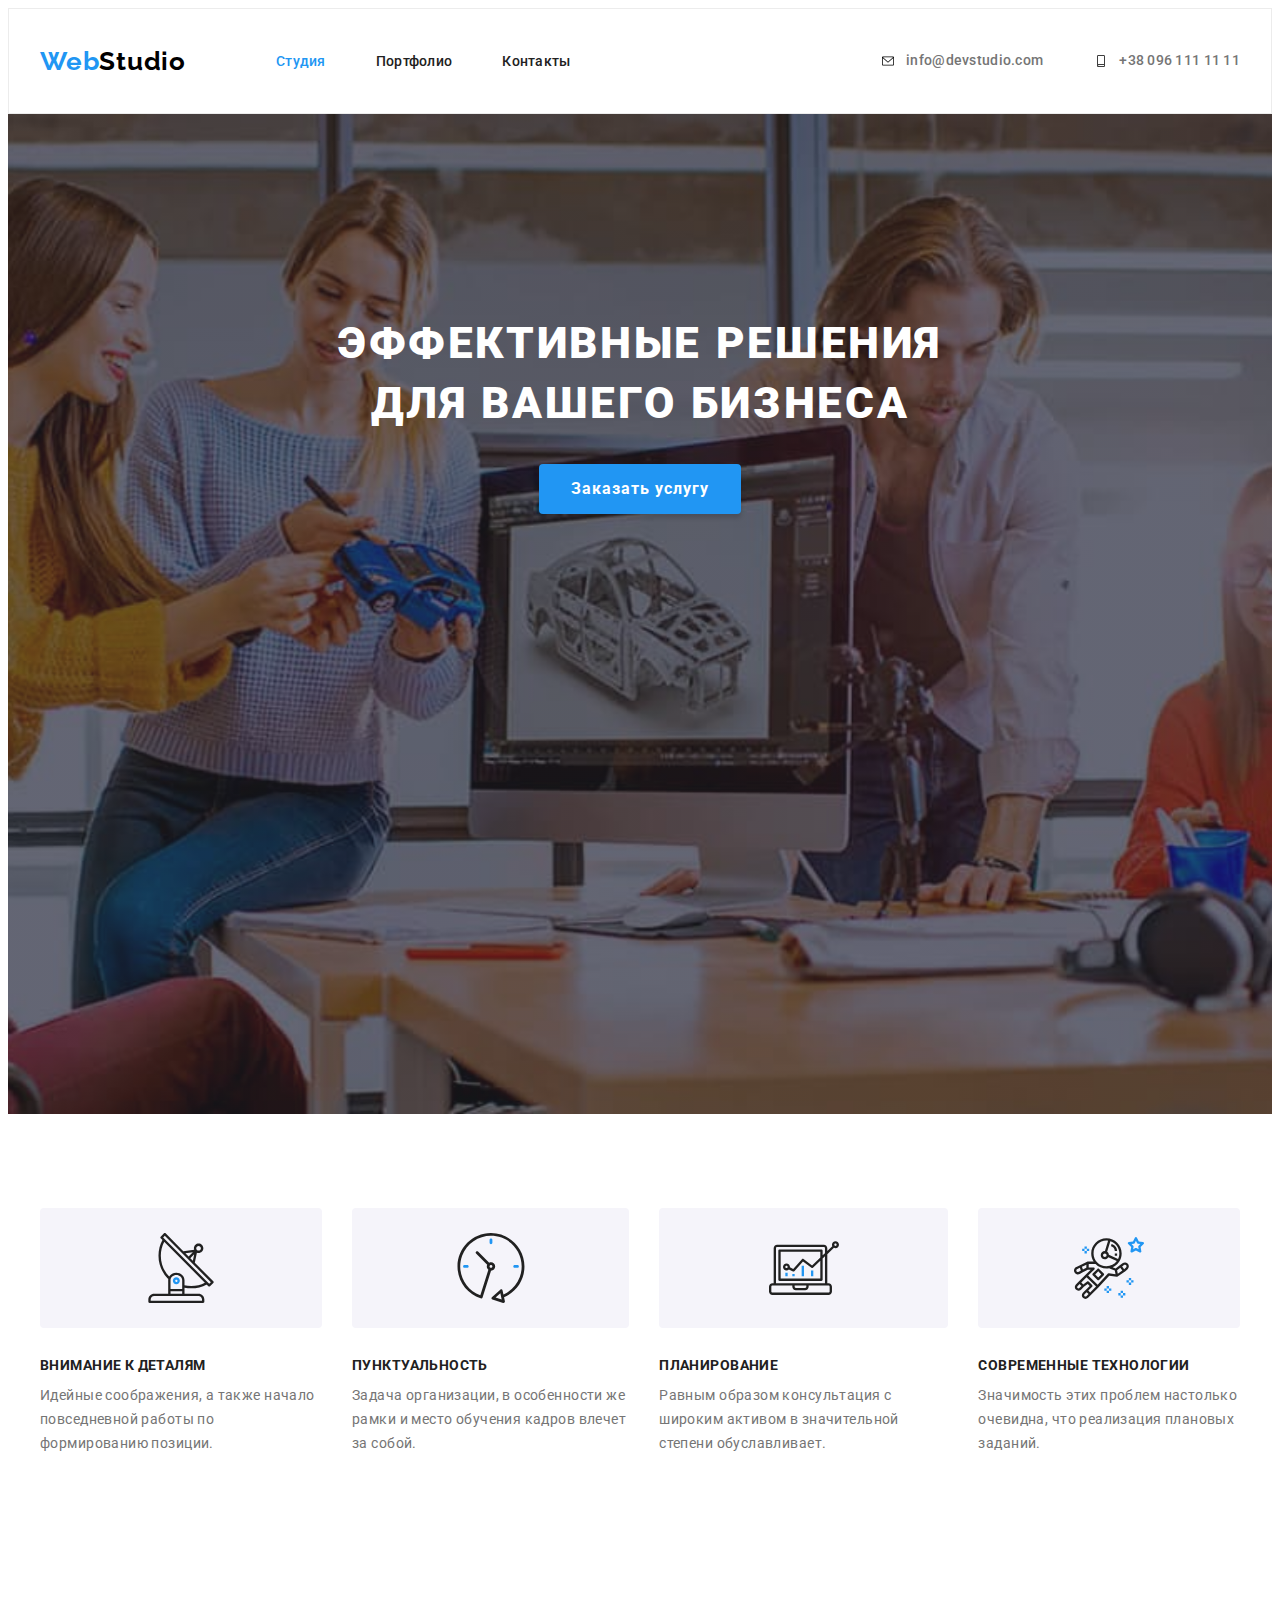
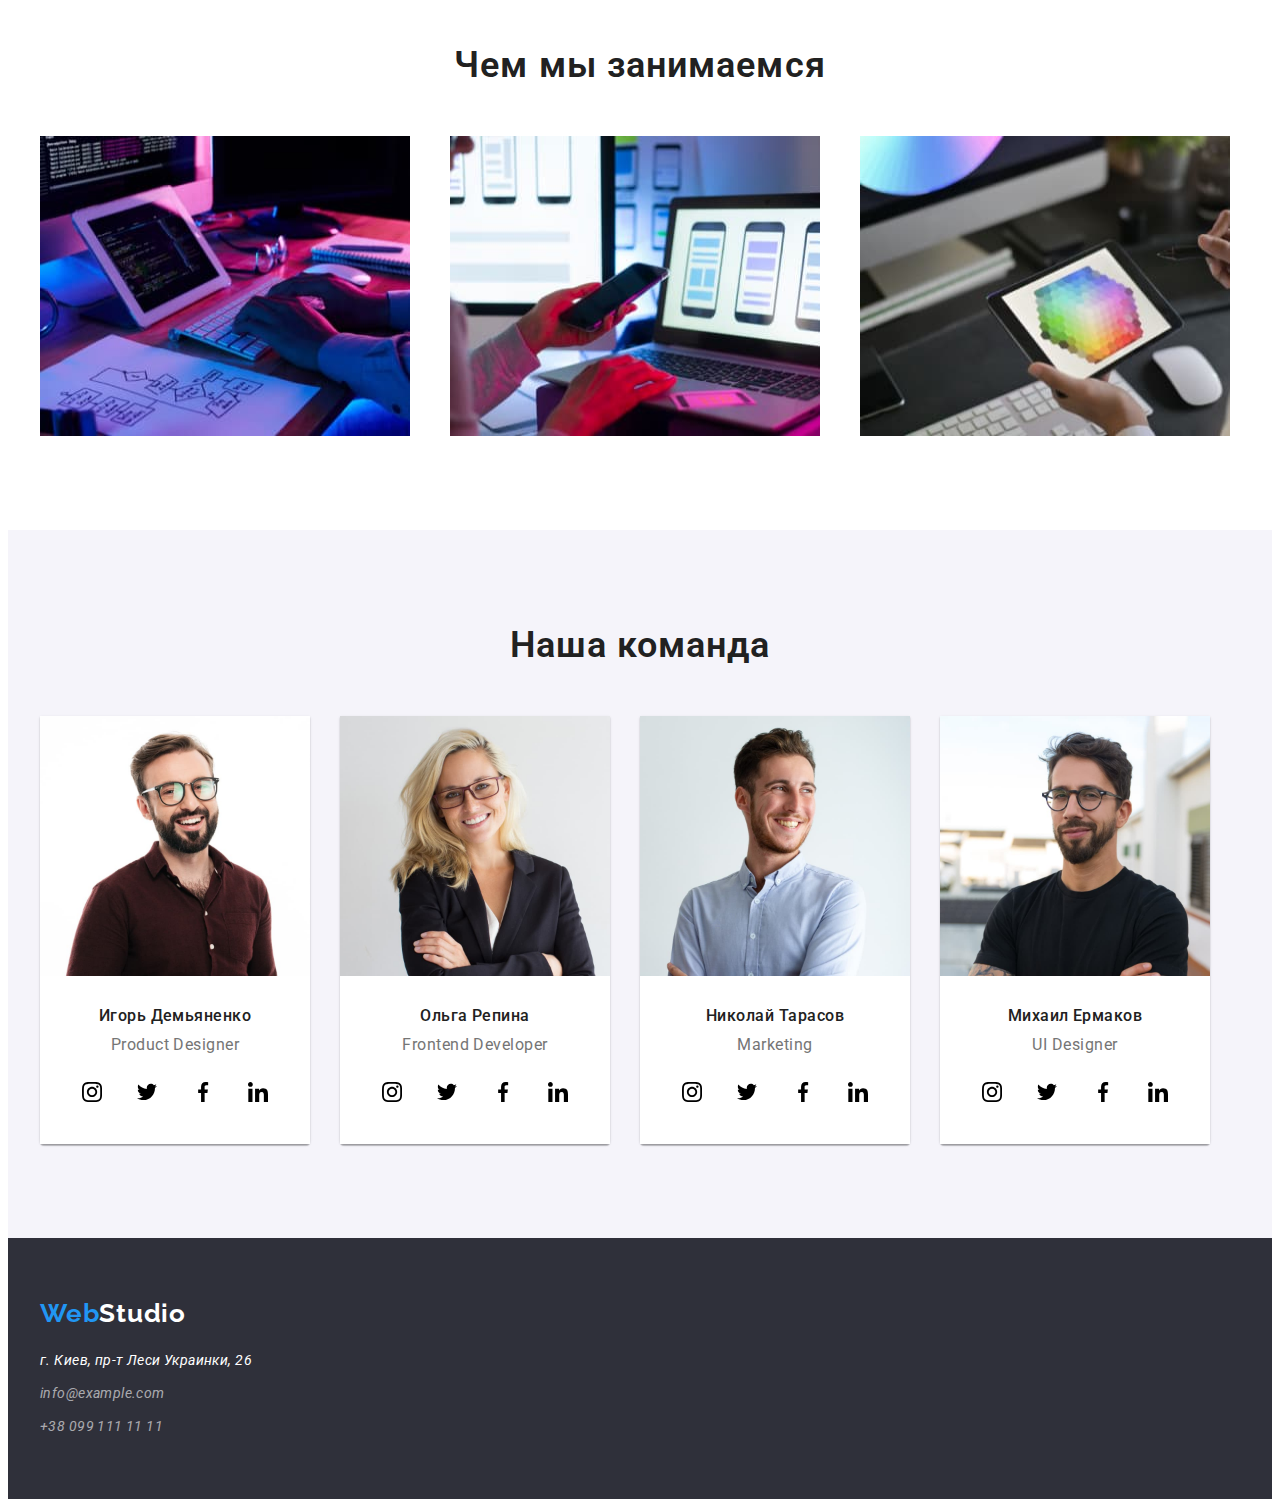
==== index.html @ 697071ee "делает оформление секций: headr, hero, edvanteges, team" ====
<!DOCTYPE html>
<html lang="ru">

<head>
    <meta charset="UTF-8" />
    <meta http-equiv="X-UA-Compatible" content="IE=edge" />
    <meta name="viewport" content="width=device-width, initial-scale=1.0" />
    <title>HW 1</title>
    <link rel="preconnect" href="https://fonts.gstatic.com" />
    <link
        href="https://fonts.googleapis.com/css2?family=Raleway:wght@700&family=Roboto:wght@400;500;700;900&display=swap"
        rel="stylesheet" />
    <link rel="stylesheet" href="https://cdnjs.cloudflare.com/ajax/libs/modern-normalize/1.1.0/modern-normalize.min.css"
        integrity="sha512-wpPYUAdjBVSE4KJnH1VR1HeZfpl1ub8YT/NKx4PuQ5NmX2tKuGu6U/JRp5y+Y8XG2tV+wKQpNHVUX03MfMFn9Q=="
        crossorigin="anonymous" referrerpolicy="no-referrer" />
    <link rel="stylesheet" href="./css/styles.css" />
</head>

<body class="body">
    <header class="header">
        <div class="container header-container">
            <nav class="navigation">
                <a href="./index.html" lang="en" class="logo link">Web<span class="logo-header">Studio</span></a>

                <ul class="nav-menu list">
                    <li class="menu-item">
                        <a class="menu-link link current" href="./index.html">Студия</a>
                    </li>
                    <li class="menu-item">
                        <a class="menu-link link" href="./portfolio.html">Портфолио</a>
                    </li>
                    <li class="menu-item"><a class="menu-link link" href="#">Контакты</a></li>
                </ul>
            </nav>
            <ul class="connect-header list">
                <li class="connect-item">
                    <a class="connect-link link" href="mailto:info@devstudio.com">
                        <svg class="connect-link-icon">
                            <use href="./images/sprite.svg#email"></use>
                        </svg>
                        info@devstudio.com
                    </a>
                </li>
                <li class="connect-item">
                    <a class="connect-link link" href="tel:+380961111111">
                        <svg class="connect-link-icon">
                            <use href="./images/sprite.svg#smartphone"></use>
                        </svg>
                        +38 096 111 11 11
                    </a>
                </li>
            </ul>
        </div>
    </header>


    <main>
        <!--HERO Банер-->
        <section class="hero">
            <div class="container">
                <h1 class="hero-titel">
                    Эффективные решения<br />
                    для вашего бизнеса
                </h1>
                <button class="hero-btn" type="button">Заказать услугу</button>
            </div>
        </section>


        <!--Преимущества - edvantages-->

        <section class="edvantages section">
            <div class="container">
                <!--h2 "Преимущества" скрыт стилями-->
                <h2 class="visualy-hidden">Преимущества</h2>
                <ul class="edvantages-list list">
                    <li class="edvantages-item">
                        <div class="edvantages-icon-conteiner">
                            <svg class="edvantages-icon" width="70" height="70">
                                <use href="./images/sprite.svg#antenna"></use>
                            </svg>
                        </div>
                        <h3 class="edvantages-title">Внимание к деталям</h3>
                        <p class="edvantages-description">
                            Идейные соображения, а также начало повседневной работы по
                             формированию позиции.
                        </p>
                       
                    </li>
                    <li class="edvantages-item">
                        <div class="edvantages-icon-conteiner">
                            <svg class="edvantages-icon" width="70" height="70">
                                <use href="./images/sprite.svg#clock"></use>
                            </svg>
                        </div>
                        <h3 class="edvantages-title">Пунктуальность</h3>
                        <p class="edvantages-description">
                            Задача организации, в особенности же рамки и место обучения кадров
                            влечет за собой.
                        </p>
                    </li>
                    <li class="edvantages-item">
                        <div class="edvantages-icon-conteiner">
                            <svg class="edvantages-icon" width="70" height="70">
                                <use href="./images/sprite.svg#diagram"></use>
                            </svg>
                        </div>
                        <h3 class="edvantages-title">Планирование</h3>
                        <p class="edvantages-description">
                            Равным образом консультация с широким активом в значительной
                            степени обуславливает.
                        </p>
                    </li>
                    <li class="edvantages-item">
                        <div class="edvantages-icon-conteiner">
                            <svg class="edvantages-icon" width="70" height="70">
                                <use href="./images/sprite.svg#astronaut"></use>
                            </svg>
                        </div>
                        <h3 class="edvantages-title">Современные технологии</h3>
                        <p class="edvantages-description">
                            Значимость этих проблем настолько очевидна, что реализация
                            плановых заданий.
                        </p>
                    </li>
                </ul>
            </div>
        </section>


        <!--benefits-Чем мы занимаемся-->

        <section class="benefits section">
            <div class="container">
                <h2 class="benefits-title">Чем мы занимаемся</h2>
                <ul class="benefits-list list">
                    <li class="benefits-item">
                        <img class="benefits-img" src="./images/exampleofwork/workcode.jpg"
                            alt="Написание програмного кода" width="370" height="300" />
                    </li>
                    <li class="benefits-item">
                        <img class="benefits-img" src="./images/exampleofwork/workmobile.jpg"
                            alt="Создание мобильных приложений" width="370" height="300" />
                    </li>
                    <li class="benefits-item">
                        <img class="benefits-img" src="./images/exampleofwork/workdesign.jpg" alt="Дизайн" width="370"
                            height="300" />
                    </li>
                </ul>
            </div>
        </section>

        <!--Наша команда-->
        <section class="team section">
            <div class="container">
                <h2 class="team-title">Наша команда</h2>
                <ul class="team-list list">
                    <li class="team-item">
                        <img class="team-img" src="./images/team/productdesigner.jpg" alt="фото члена команды"
                            width="270" height="260" />
                        <div class="team-card">
                            <h3 class="team-name">Игорь Демьяненко</h3>
                            <p class="team-profession" lang="en">Product Designer</p>
                            <ul  class="team-social-list list">
                                <li class="team-social-item">
                                    <a class="team-social-link" href="#">
                                        <svg class="team-social-icon" width="20" height="20">
                                            <use href="./images/sprite.svg#instagram"></use>
                                        </svg>
                                    </a>
                                </li>
                                <li class="team-social-item">
                                    <a class="team-social-link" href="#">
                                        <svg class="team-social-icon" width="20" height="20">
                                            <use href="./images/sprite.svg#twitter"></use>
                                        </svg>
                                    </a>
                                </li>
                                <li class="team-social-item">
                                    <a class="team-social-link" href="#">
                                        <svg class="team-social-icon" width="20" height="20">
                                            <use href="./images/sprite.svg#facebook"></use>
                                        </svg>
                                    </a>
                                </li>
                                <li class="team-social-item">
                                    <a class="team-social-link" href="#">
                                        <svg class="team-social-icon" width="20" height="20">
                                            <use href="./images/sprite.svg#linkedin"></use>
                                        </svg>
                                    </a>
                                </li>
                            </ul>
                        </div>
                    </li>
                    <li class="team-item">
                        <img class="team-img" src="./images/team/frontentdeveloper.jpg" alt="фото члена команды"
                            width="270" height="260" />
                        <div class="team-card">
                            <h3 class="team-name">Ольга Репина</h3>
                            <p class="team-profession" lang="en">Frontend Developer</p>
                            <ul class="team-social-list list">
                                <li class="team-social-item">
                                    <a class="team-social-link" href="#">
                                        <svg class="team-social-icon" width="20" height="20">
                                            <use href="./images/sprite.svg#instagram"></use>
                                        </svg>
                                    </a>
                                </li>
                                <li class="team-social-item">
                                    <a class="team-social-link" href="#">
                                        <svg class="team-social-icon" width="20" height="20">
                                            <use href="./images/sprite.svg#twitter"></use>
                                        </svg>
                                    </a>
                                </li>
                                <li class="team-social-item">
                                    <a class="team-social-link" href="#">
                                        <svg class="team-social-icon" width="20" height="20">
                                            <use href="./images/sprite.svg#facebook"></use>
                                        </svg>
                                    </a>
                                </li>
                                <li class="team-social-item">
                                    <a class="team-social-link" href="#">
                                        <svg class="team-social-icon" width="20" height="20">
                                            <use href="./images/sprite.svg#linkedin"></use>
                                        </svg>
                                    </a>
                                </li>
                            </ul>
                        </div>
                    </li>
                    <li class="team-item">
                        <img class="team-img" src="./images/team/marketing.jpg" alt="фото члена команды" width="270"
                            height="260" />
                        <div class="team-card">
                            <h3 class="team-name">Николай Тарасов</h3>
                            <p class="team-profession" lang="en">Marketing</p>
                            <ul class="team-social-list list">
                                <li class="team-social-item">
                                    <a class="team-social-link" href="#">
                                        <svg class="team-social-icon" width="20" height="20">
                                            <use href="./images/sprite.svg#instagram"></use>
                                        </svg>
                                    </a>
                                </li>
                                <li class="team-social-item">
                                    <a class="team-social-link" href="#">
                                        <svg class="team-social-icon" width="20" height="20">
                                            <use href="./images/sprite.svg#twitter"></use>
                                        </svg>
                                    </a>
                                </li>
                                <li class="team-social-item">
                                    <a class="team-social-link" href="#">
                                        <svg class="team-social-icon" width="20" height="20">
                                            <use href="./images/sprite.svg#facebook"></use>
                                        </svg>
                                    </a>
                                </li>
                                <li class="team-social-item">
                                    <a class="team-social-link" href="#">
                                        <svg class="team-social-icon" width="20" height="20">
                                            <use href="./images/sprite.svg#linkedin"></use>
                                        </svg>
                                    </a>
                                </li>
                            </ul>
                        </div>
                    </li>
                    <li class="team-item">
                        <img src="./images/team/uidesigner.jpg" alt="фото члена команды" width="270" height="260" />
                        <div class="team-card">
                            <h3 class="team-name">Михаил Ермаков</h3>
                            <p class="team-profession" lang="rn">UI Designer</p>
                            <ul class="team-social-list list">
                                <li class="team-social-item">
                                    <a class="team-social-link" href="#">
                                        <svg class="team-social-icon" width="20" height="20">
                                            <use href="./images/sprite.svg#instagram"></use>
                                        </svg>
                                    </a>
                                </li>
                                <li class="team-social-item">
                                    <a class="team-social-link" href="#">
                                        <svg class="team-social-icon" width="20" height="20">
                                            <use href="./images/sprite.svg#twitter"></use>
                                        </svg>
                                    </a>
                                </li>
                                <li class="team-social-item">
                                    <a class="team-social-link" href="#">
                                        <svg class="team-social-icon" width="20" height="20">
                                            <use href="./images/sprite.svg#facebook"></use>
                                        </svg>
                                    </a>
                                </li>
                                <li class="team-social-item">
                                    <a class="team-social-link" href="#">
                                        <svg class="team-social-icon" width="20" height="20">
                                            <use href="./images/sprite.svg#linkedin"></use>
                                        </svg>
                                    </a>
                                </li>
                            </ul>
                        </div>
                    </li>

                </ul>
            </div>
        </section>
    </main>

    <footer class="footer">
        <div class="container">
            <a href="./index.html" lang="en" class="logo link">Web<span class="logo-footer">Studio</span></a>

            <address class="footer-address">
                <a class="footer-address-map link" href="https://goo.gl/maps/kzcwZxw4ZGiegETZ7" target="_blank"
                    rel="noopener noreferrer">г. Киев, пр-т Леси Украинки, 26</a>

                <ul class=" list">
                    <li class="footer-list">
                        <a class="footer-address-mail link" href="mailto:info@example.com">info@example.com</a>
                    </li>
                    <li class="footer-list">
                        <a class="footer-address-tell link" href="tel:+380991111111">+38 099 111 11 11</a>
                    </li>
                </ul>
            </address>
        </div>
    </footer>
</body>

</html>
---- css/styles.css ----
:root {
  --accent-color: #2196f3;
  --primary-white-color: #ffffff;
  --title-text-color: #212121;
  --primary-text-color: #757575;
  --primary-black-color: #000000;
  --background-color-light: #f5f4fa;
}

h1,
h2,
h3,
h4,
h5,
h6,
p {
  margin-top: 0;
  margin-bottom: 0;
}

img {
  display: block;
  max-width: 100%;
}

.list {
  margin-top: 0;
  margin-bottom: 0;
  padding-left: 0%;
  list-style: none;
}

.link {
  text-decoration: none;
}
/*=============================*/
/*==========Container=========*/
.container {
  width: 1200px;
  padding-left: 15px;
  padding-right: 15px;
  margin: 0 auto;
}
/*==========Section===========*/
.section {
  padding-top: 94px;
  padding-bottom: 94px;
}
/*==============================*/
/*========hidden================*/
.visualy-hidden {
  position: absolute;
  clip: rect(0 0 0 0);
  width: 1px;
  height: 1px;
  margin: -1px;
}
/*====end==hidden===============*/
/* ===========header==========*/
.body {
  color: var(--primary-text-color);
  background-color: var(--primary-white-color);
  font-family: "Roboto", sans-serif;
}
/*==Logo==*/
.logo {
  margin-right: 90px;

  font-family: "Raleway", sans-serif;
  font-weight: bold;
  font-size: 26px;
  line-height: 1.19;
  letter-spacing: 0.03em;
  color: var(--accent-color);
}
.logo-header {
  color: var(--primary-black-color);
}
.logo-footer {
  color: var(--primary-white-color);
}
/*=END= Logo=*/
.header {
  padding-top: 24px;
  padding-bottom: 24px;
  border: 1px solid #ececec;
}
.header-container {
  display: flex;
  align-items: center;
  justify-content: space-between;
}

.navigation {
  display: flex;
  align-items: center;
}

.nav-menu {
  display: flex;
  align-items: center;
}

.menu-item:not(:last-child) {
  margin-right: 50px;
}
.menu-link {
  padding-top: 20px;
  padding-bottom: 20px; /*для увеличения площади кликабельности*/
  font-weight: 500;
  font-size: 14px;
  line-height: 1.14;
  letter-spacing: 0.02em;

  color: var(--title-text-color);
}

.menu-link:hover,
.menu-link:focus {
  color: var(--accent-color);
}
.menu-link.current {
  color: var(--accent-color);
}

.connect-header {
  display: flex;
  align-items: center;
}

.connect-item:not(:last-child) {
  margin-right: 50px;
}

.connect-link {
  display: flex;
  align-items: center;
  padding-top: 20px;
  padding-bottom: 20px; /*для увеличения площади кликабельности*/
  font-weight: 500;
  font-size: 14px;
  line-height: 1.14;
  letter-spacing: 0.02em;
  color: var(--primary-text-color);
}

.connect-link:hover,
.connect-link:focus {
  color: var(--accent-color);
  fill: var(--accent-color);
}

.connect-link-icon {
  /* fill: #757575;*/
  width: 16px;
  height: 12px;
  margin-right: 10px;
}
/* ===========END=== header==========*/

/*=============hero============*/
.hero {
  background-color: #2f303a;
  background-image: linear-gradient(
      rgba(47, 48, 58, 0.4),
      rgba(47, 48, 58, 0.4)
    ),
    url(../images/hero.jpg);
  background-size: cover;
  background-repeat: no-repeat;
  background-position: center;
  max-width: 1600px;
  min-height: 600px;
  margin: 0 auto;
  text-align: center;
  padding-top: 200px;
  padding-bottom: 200px;
}
.hero-titel {
  font-weight: 900;
  font-size: 44px;
  line-height: 1.36;
  text-align: center;
  letter-spacing: 0.06em;
  text-transform: uppercase;

  color: var(--primary-white-color);
  margin-bottom: 30px;
}
.hero-btn {
  padding: 10px 32px;
  box-shadow: 0px 4px 4px rgba(0, 0, 0, 0.15);
  border-radius: 4px;
  border: none;

  font-family: inherit;
  font-weight: bold;
  font-size: 16px;
  line-height: 1.88;
  letter-spacing: 0.06em;

  color: var(--primary-white-color);
  background-color: var(--accent-color);
  cursor: pointer;
}

.hero-btn:hover,
.hero-btn:focus {
  background-color: var(--accent-color);
  color: var(--primary-white-color);
}
/*=============END=== hero============*/

/*==========Преимущества - edvantages====*/

.edvantages-item:not(:last-child) {
  margin-right: 30px;
}

.edvantages-list {
  display: flex;
}

.edvantages-icon-conteiner {
  display: flex;
  justify-content: center;
  align-items: center;
  height: 120px;
  margin-bottom: 30px;
  background-color: var(--background-color-light);
  border-radius: 4px;
}
.edvantages-title {
  margin-bottom: 10px;
  font-weight: bold;
  font-size: 14px;
  line-height: 1.14;
  letter-spacing: 0.03em;
  text-transform: uppercase;
  color: var(--title-text-color);
}
.edvantages-description {
  font-weight: normal;
  font-size: 14px;
  line-height: 1.71;
  letter-spacing: 0.03em;
}
/*========== END===   Преимущества - edvantages====*/

/*==========benefits Чем мы занимаемся======*/

.benefits-title {
  font-weight: 600;
  font-size: 36px;
  line-height: 1.17;
  text-align: center;
  letter-spacing: 0.03em;
  color: var(--title-text-color);

  margin-bottom: 50px;
}

.benefits-list {
  display: flex;
  margin-top: -30px;
  margin-left: -30px;
}

.benefits-item {
  flex-basis: calc((100% - 90px) / 3);
  margin-top: 30px;
  margin-left: 30px;
}

/*==========END===  benefits Чем мы занимаемся======*/

/*==========Team Наша команда======*/
.team {
  background-color: var(--background-color-light);
}

.team-list {
  display: flex;
  flex-wrap: wrap; /* на случай увеличениея кол-во членов команды*/
  margin-left: -30px;
  margin-top: -30px;
}

.team-item {
  flex-basis: calc((100% - 120) / 4);
  margin-left: 30px;
  margin-top: 30px;
  box-shadow: 0px 1px 3px rgba(0, 0, 0, 0.12), 0px 1px 1px rgba(0, 0, 0, 0.14),
    0px 2px 1px rgba(0, 0, 0, 0.2);
  border-radius: 0px 0px 4px 4px;
}
.team-title {
  font-weight: 600;
  font-size: 36px;
  line-height: 1.17;
  text-align: center;
  letter-spacing: 0.03em;
  color: var(--title-text-color);
  margin-bottom: 50px;
}
.team-name {
  margin-bottom: 10px;
  font-weight: 500;
  font-size: 16px;
  line-height: 1.19;
  text-align: center;
  letter-spacing: 0.03em;
  color: var(--title-text-color);
}

.team-profession {
  font-weight: normal;
  font-size: 16px;
  line-height: 1.19;
  text-align: center;
  letter-spacing: 0.03em;
  margin-bottom: 16px;
}

.team-social-list {
  display: flex;
  justify-content: center;
  justify-content: space-between;
}

.team-social-link {
  display: flex;
  justify-content: center;
  align-items: center;
  width: 44px;
  height: 44px;
  border-radius: 50%;
}

.team-social-link:hover,
.team-social-link:focus {
  fill: var(--primary-white-color);
  background-color: var(--accent-color);
}

.team-card {
  padding: 30px 30px;
  background-color: var(--primary-white-color);
}
/*==========END=== Team Наша команда======*/

/*==========Footer============*/
.footer {
  background-color: #2f303a;
  padding-top: 60px;
  padding-bottom: 60px;
}

.footer-address {
  margin-top: 20px;
}
.footer-address-map {
  font-weight: normal;
  font-size: 14px;
  line-height: 1.71;
  letter-spacing: 0.03em;
  color: var(--primary-white-color);
}

.footer-list {
  margin-top: 9px;
}

.footer-address-mail {
  font-weight: normal;
  font-size: 14px;
  line-height: 1.71;
  letter-spacing: 0.03em;
  color: rgba(255, 255, 255, 0.6);
}
.footer-address-mail:hover,
.footer-address-mail:focus {
  color: var(--accent-color);
}

.footer-address-tell {
  font-weight: normal;
  font-size: 14px;
  line-height: 1.71;
  letter-spacing: 0.03em;
  color: rgba(255, 255, 255, 0.6);
}
.footer-address-tell:hover,
.footer-address-tell:focus {
  color: var(--accent-color);
}
/*==========END=== Footer======*/
/*=============================*/
/*******************************/
/*==============================*/
/*==========Portfolio===========*/
/*=====Filter====*/
.filter-list {
  display: flex;
  justify-content: center;

  margin-bottom: 35px;
}

.filter-item:not(:last-child) {
  margin-right: 8px;
}
.filter-btn {
  padding: 6px 22px;
  font-family: inherit;
  font-weight: 500;
  font-size: 16px;
  line-height: 1.62;
  text-align: center;
  letter-spacing: 0.03em;
  color: var(--title-text-color);
  background-color: #f5f4fa;
  border-radius: 4px;
  border: none;
  cursor: pointer;
}
.filter-btn:hover,
.filter-btn:focus {
  color: var(--primary-white-color);
  background-color: var(--accent-color);
}
/*=====END== Filter=============*/

/*===========Exemples===========*/
.exemples-list {
  display: flex;
  flex-wrap: wrap;
  margin-left: -30px;
  margin-top: -30px;
}

.exemples-item {
  flex-basis: calc((100% - 90px) / 3);
  margin-left: 30px;
  margin-top: 30px;
}

.exemples-card {
  padding: 20px 24px;
  border: 1px solid #eeeeee;
  border-top: none;
}
.exemples-name {
  margin-bottom: 4px;
  font-weight: bold;
  font-size: 18px;
  line-height: 2;
  letter-spacing: 0.06em;
  color: var(--title-text-color);
}

.exemples-work {
  font-weight: normal;
  font-size: 16px;
  line-height: 1.88;
  letter-spacing: 0.03em;
  color: var(--primary-text-color);
}

/*=====END====Exemples============*/
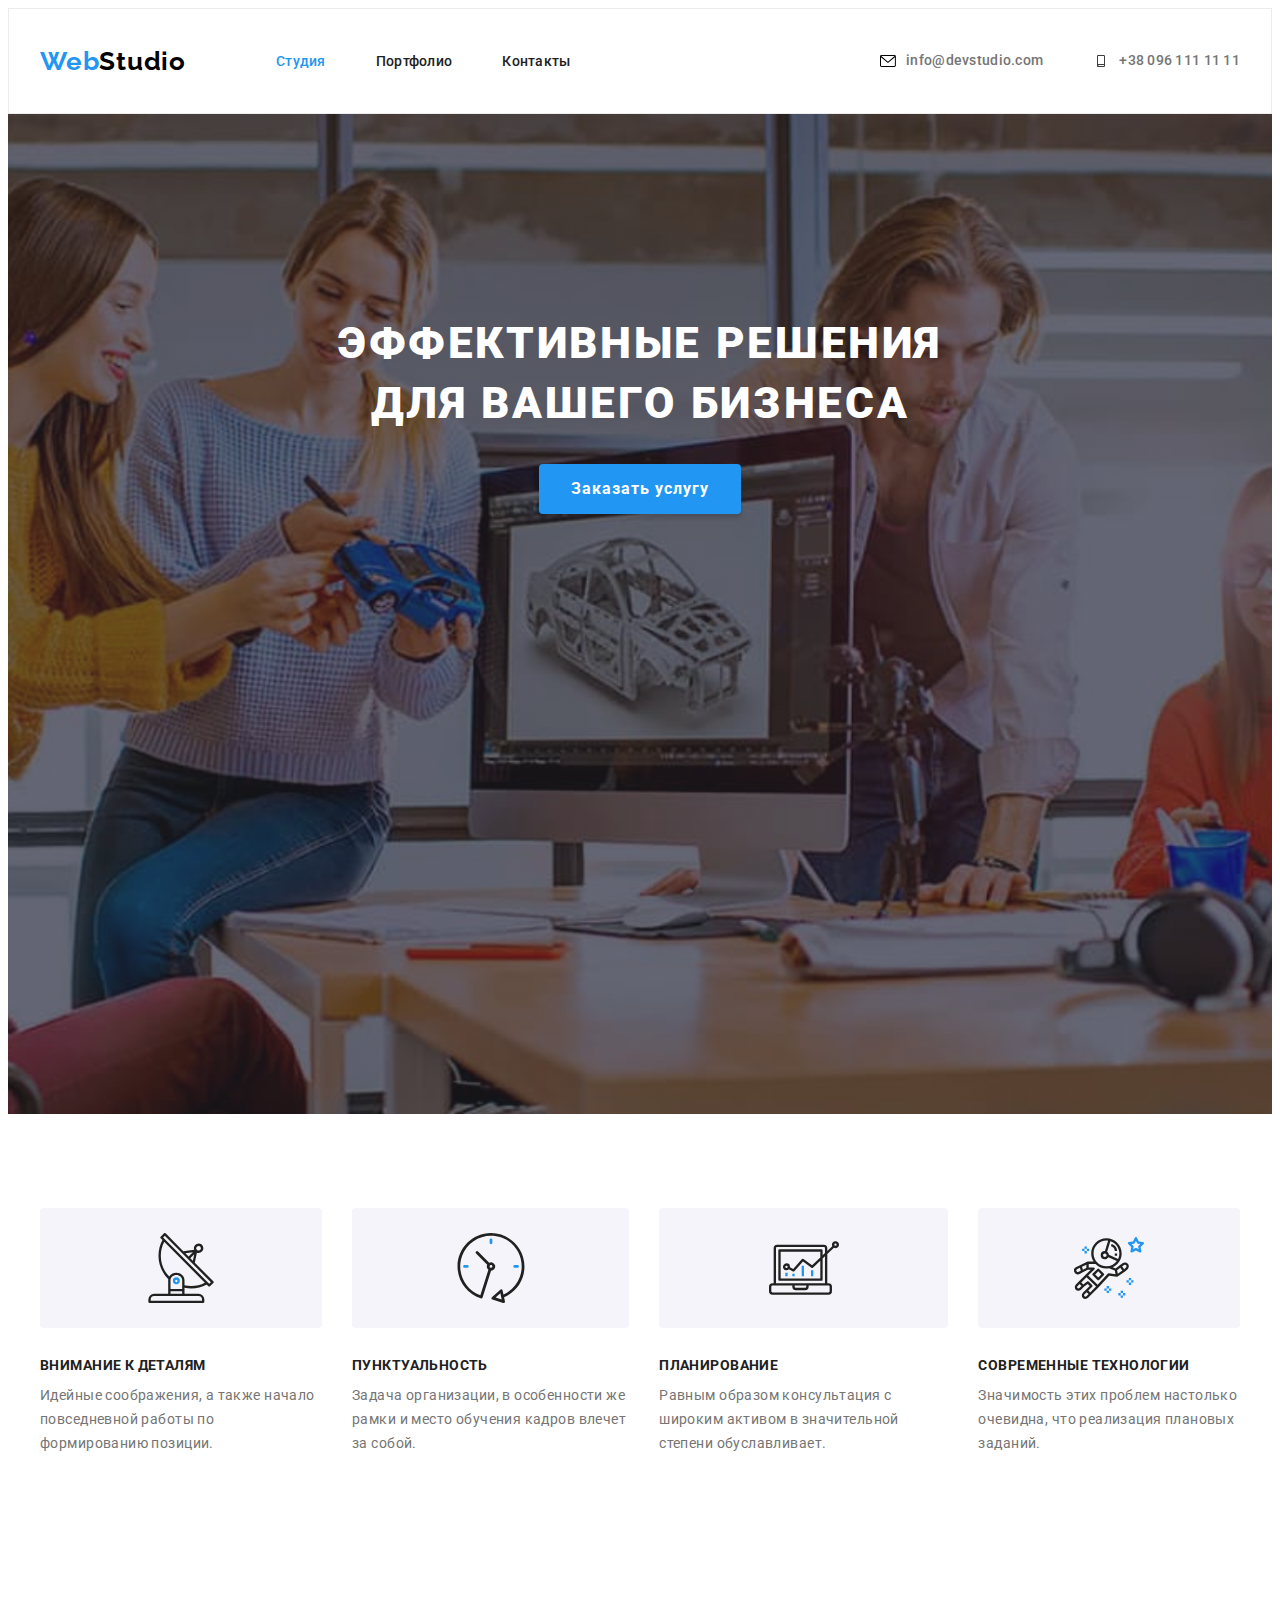
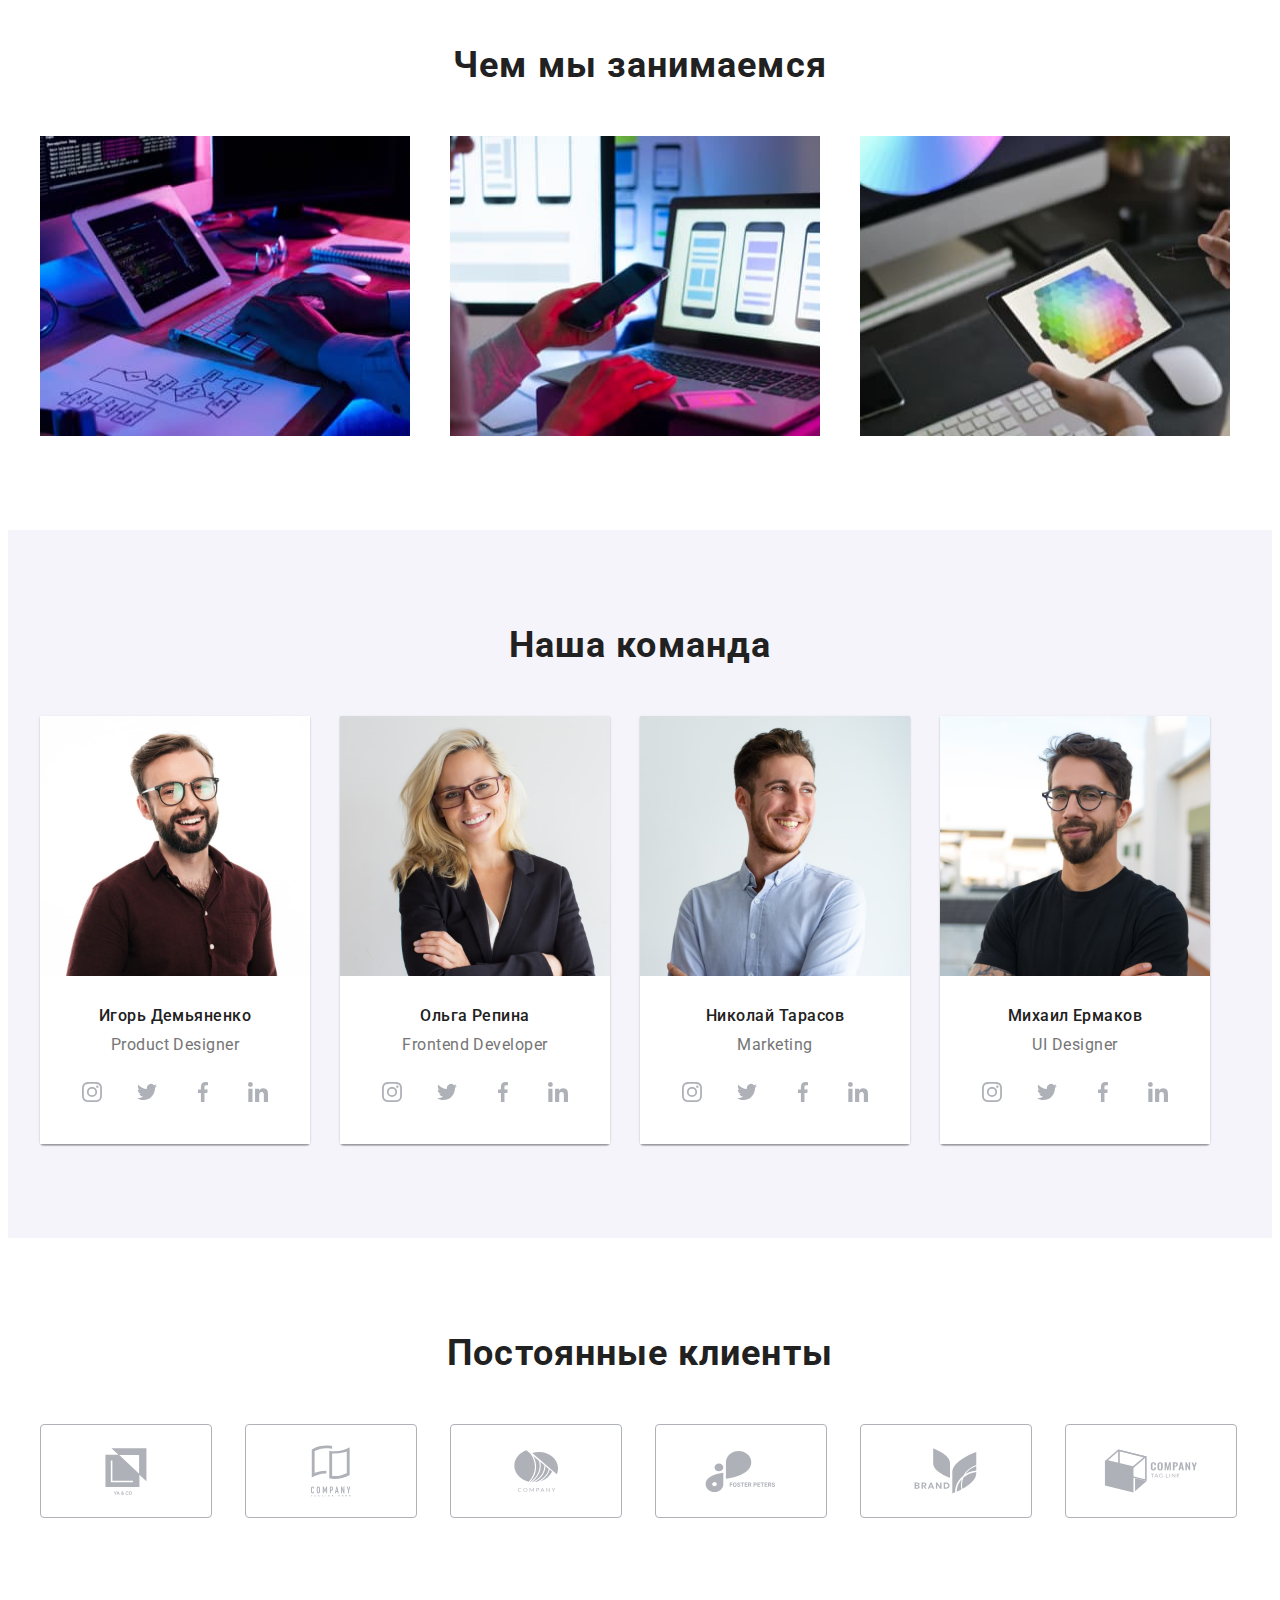
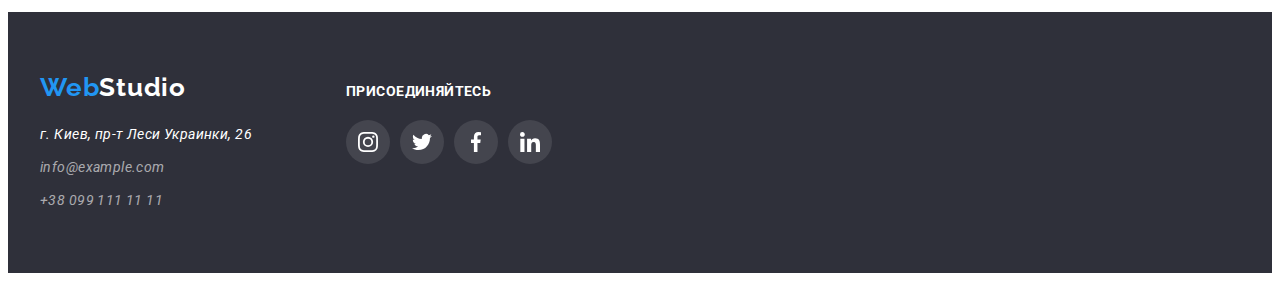
==== commit 93541ce2: "new section clients, добавляет соц.сети в footer. Portfolio - добавляет hover, focus" ====
--- a/index.html
+++ b/index.html
@@ -36,7 +36,7 @@
                 <li class="connect-item">
                     <a class="connect-link link" href="mailto:info@devstudio.com">
                         <svg class="connect-link-icon">
-                            <use href="./images/sprite.svg#email"></use>
+                            <use href="./images/icons.svg#email"></use>
                         </svg>
                         info@devstudio.com
                     </a>
@@ -44,7 +44,7 @@
                 <li class="connect-item">
                     <a class="connect-link link" href="tel:+380961111111">
                         <svg class="connect-link-icon">
-                            <use href="./images/sprite.svg#smartphone"></use>
+                            <use href="./images/icons.svg#smartphone"></use>
                         </svg>
                         +38 096 111 11 11
                     </a>
@@ -77,7 +77,7 @@
                     <li class="edvantages-item">
                         <div class="edvantages-icon-conteiner">
                             <svg class="edvantages-icon" width="70" height="70">
-                                <use href="./images/sprite.svg#antenna"></use>
+                                <use href="./images/icons.svg#antenna"></use>
                             </svg>
                         </div>
                         <h3 class="edvantages-title">Внимание к деталям</h3>
@@ -90,7 +90,7 @@
                     <li class="edvantages-item">
                         <div class="edvantages-icon-conteiner">
                             <svg class="edvantages-icon" width="70" height="70">
-                                <use href="./images/sprite.svg#clock"></use>
+                                <use href="./images/icons.svg#clock"></use>
                             </svg>
                         </div>
                         <h3 class="edvantages-title">Пунктуальность</h3>
@@ -102,7 +102,7 @@
                     <li class="edvantages-item">
                         <div class="edvantages-icon-conteiner">
                             <svg class="edvantages-icon" width="70" height="70">
-                                <use href="./images/sprite.svg#diagram"></use>
+                                <use href="./images/icons.svg#diagram"></use>
                             </svg>
                         </div>
                         <h3 class="edvantages-title">Планирование</h3>
@@ -114,7 +114,7 @@
                     <li class="edvantages-item">
                         <div class="edvantages-icon-conteiner">
                             <svg class="edvantages-icon" width="70" height="70">
-                                <use href="./images/sprite.svg#astronaut"></use>
+                                <use href="./images/icons.svg#astronaut"></use>
                             </svg>
                         </div>
                         <h3 class="edvantages-title">Современные технологии</h3>
@@ -132,7 +132,7 @@
 
         <section class="benefits section">
             <div class="container">
-                <h2 class="benefits-title">Чем мы занимаемся</h2>
+                <h2 class="section-title">Чем мы занимаемся</h2>
                 <ul class="benefits-list list">
                     <li class="benefits-item">
                         <img class="benefits-img" src="./images/exampleofwork/workcode.jpg"
@@ -153,7 +153,7 @@
         <!--Наша команда-->
         <section class="team section">
             <div class="container">
-                <h2 class="team-title">Наша команда</h2>
+                <h2 class="section-title">Наша команда</h2>
                 <ul class="team-list list">
                     <li class="team-item">
                         <img class="team-img" src="./images/team/productdesigner.jpg" alt="фото члена команды"
@@ -165,28 +165,28 @@
                                 <li class="team-social-item">
                                     <a class="team-social-link" href="#">
                                         <svg class="team-social-icon" width="20" height="20">
-                                            <use href="./images/sprite.svg#instagram"></use>
-                                        </svg>
-                                    </a>
-                                </li>
-                                <li class="team-social-item">
-                                    <a class="team-social-link" href="#">
-                                        <svg class="team-social-icon" width="20" height="20">
-                                            <use href="./images/sprite.svg#twitter"></use>
-                                        </svg>
-                                    </a>
-                                </li>
-                                <li class="team-social-item">
-                                    <a class="team-social-link" href="#">
-                                        <svg class="team-social-icon" width="20" height="20">
-                                            <use href="./images/sprite.svg#facebook"></use>
-                                        </svg>
-                                    </a>
-                                </li>
-                                <li class="team-social-item">
-                                    <a class="team-social-link" href="#">
-                                        <svg class="team-social-icon" width="20" height="20">
-                                            <use href="./images/sprite.svg#linkedin"></use>
+                                            <use href="./images/icons.svg#instagram"></use>
+                                        </svg>
+                                    </a>
+                                </li>
+                                <li class="team-social-item">
+                                    <a class="team-social-link" href="#">
+                                        <svg class="team-social-icon" width="20" height="20">
+                                            <use href="./images/icons.svg#twitter"></use>
+                                        </svg>
+                                    </a>
+                                </li>
+                                <li class="team-social-item">
+                                    <a class="team-social-link" href="#">
+                                        <svg class="team-social-icon" width="20" height="20">
+                                            <use href="./images/icons.svg#facebook"></use>
+                                        </svg>
+                                    </a>
+                                </li>
+                                <li class="team-social-item">
+                                    <a class="team-social-link" href="#">
+                                        <svg class="team-social-icon" width="20" height="20">
+                                            <use href="./images/icons.svg#linkedin"></use>
                                         </svg>
                                     </a>
                                 </li>
@@ -203,28 +203,28 @@
                                 <li class="team-social-item">
                                     <a class="team-social-link" href="#">
                                         <svg class="team-social-icon" width="20" height="20">
-                                            <use href="./images/sprite.svg#instagram"></use>
-                                        </svg>
-                                    </a>
-                                </li>
-                                <li class="team-social-item">
-                                    <a class="team-social-link" href="#">
-                                        <svg class="team-social-icon" width="20" height="20">
-                                            <use href="./images/sprite.svg#twitter"></use>
-                                        </svg>
-                                    </a>
-                                </li>
-                                <li class="team-social-item">
-                                    <a class="team-social-link" href="#">
-                                        <svg class="team-social-icon" width="20" height="20">
-                                            <use href="./images/sprite.svg#facebook"></use>
-                                        </svg>
-                                    </a>
-                                </li>
-                                <li class="team-social-item">
-                                    <a class="team-social-link" href="#">
-                                        <svg class="team-social-icon" width="20" height="20">
-                                            <use href="./images/sprite.svg#linkedin"></use>
+                                            <use href="./images/icons.svg#instagram"></use>
+                                        </svg>
+                                    </a>
+                                </li>
+                                <li class="team-social-item">
+                                    <a class="team-social-link" href="#">
+                                        <svg class="team-social-icon" width="20" height="20">
+                                            <use href="./images/icons.svg#twitter"></use>
+                                        </svg>
+                                    </a>
+                                </li>
+                                <li class="team-social-item">
+                                    <a class="team-social-link" href="#">
+                                        <svg class="team-social-icon" width="20" height="20">
+                                            <use href="./images/icons.svg#facebook"></use>
+                                        </svg>
+                                    </a>
+                                </li>
+                                <li class="team-social-item">
+                                    <a class="team-social-link" href="#">
+                                        <svg class="team-social-icon" width="20" height="20">
+                                            <use href="./images/icons.svg#linkedin"></use>
                                         </svg>
                                     </a>
                                 </li>
@@ -241,28 +241,28 @@
                                 <li class="team-social-item">
                                     <a class="team-social-link" href="#">
                                         <svg class="team-social-icon" width="20" height="20">
-                                            <use href="./images/sprite.svg#instagram"></use>
-                                        </svg>
-                                    </a>
-                                </li>
-                                <li class="team-social-item">
-                                    <a class="team-social-link" href="#">
-                                        <svg class="team-social-icon" width="20" height="20">
-                                            <use href="./images/sprite.svg#twitter"></use>
-                                        </svg>
-                                    </a>
-                                </li>
-                                <li class="team-social-item">
-                                    <a class="team-social-link" href="#">
-                                        <svg class="team-social-icon" width="20" height="20">
-                                            <use href="./images/sprite.svg#facebook"></use>
-                                        </svg>
-                                    </a>
-                                </li>
-                                <li class="team-social-item">
-                                    <a class="team-social-link" href="#">
-                                        <svg class="team-social-icon" width="20" height="20">
-                                            <use href="./images/sprite.svg#linkedin"></use>
+                                            <use href="./images/icons.svg#instagram"></use>
+                                        </svg>
+                                    </a>
+                                </li>
+                                <li class="team-social-item">
+                                    <a class="team-social-link" href="#">
+                                        <svg class="team-social-icon" width="20" height="20">
+                                            <use href="./images/icons.svg#twitter"></use>
+                                        </svg>
+                                    </a>
+                                </li>
+                                <li class="team-social-item">
+                                    <a class="team-social-link" href="#">
+                                        <svg class="team-social-icon" width="20" height="20">
+                                            <use href="./images/icons.svg#facebook"></use>
+                                        </svg>
+                                    </a>
+                                </li>
+                                <li class="team-social-item">
+                                    <a class="team-social-link" href="#">
+                                        <svg class="team-social-icon" width="20" height="20">
+                                            <use href="./images/icons.svg#linkedin"></use>
                                         </svg>
                                     </a>
                                 </li>
@@ -278,33 +278,85 @@
                                 <li class="team-social-item">
                                     <a class="team-social-link" href="#">
                                         <svg class="team-social-icon" width="20" height="20">
-                                            <use href="./images/sprite.svg#instagram"></use>
-                                        </svg>
-                                    </a>
-                                </li>
-                                <li class="team-social-item">
-                                    <a class="team-social-link" href="#">
-                                        <svg class="team-social-icon" width="20" height="20">
-                                            <use href="./images/sprite.svg#twitter"></use>
-                                        </svg>
-                                    </a>
-                                </li>
-                                <li class="team-social-item">
-                                    <a class="team-social-link" href="#">
-                                        <svg class="team-social-icon" width="20" height="20">
-                                            <use href="./images/sprite.svg#facebook"></use>
-                                        </svg>
-                                    </a>
-                                </li>
-                                <li class="team-social-item">
-                                    <a class="team-social-link" href="#">
-                                        <svg class="team-social-icon" width="20" height="20">
-                                            <use href="./images/sprite.svg#linkedin"></use>
+                                            <use href="./images/icons.svg#instagram"></use>
+                                        </svg>
+                                    </a>
+                                </li>
+                                <li class="team-social-item">
+                                    <a class="team-social-link" href="#">
+                                        <svg class="team-social-icon" width="20" height="20">
+                                            <use href="./images/icons.svg#twitter"></use>
+                                        </svg>
+                                    </a>
+                                </li>
+                                <li class="team-social-item">
+                                    <a class="team-social-link" href="#">
+                                        <svg class="team-social-icon" width="20" height="20">
+                                            <use href="./images/icons.svg#facebook"></use>
+                                        </svg>
+                                    </a>
+                                </li>
+                                <li class="team-social-item">
+                                    <a class="team-social-link" href="#">
+                                        <svg class="team-social-icon" width="20" height="20">
+                                            <use href="./images/icons.svg#linkedin"></use>
                                         </svg>
                                     </a>
                                 </li>
                             </ul>
                         </div>
+                    </li>
+
+                </ul>
+            </div>
+        </section>
+
+        <!--==========Постоянные клиенты===========-->
+        <section class="clients section">
+            <div class="container">
+                <h2 class="section-title">Постоянные клиенты</h2>
+                <ul class="clients-list list">
+                    <li class="clients-item">                        
+                            <a class="clients-item-link" href="#">
+                                <svg class="clients-item-logo" width="42" height="47">
+                                    <use href="../images/icons.svg#client1"></use>
+                                </svg>
+                            </a>                       
+                    </li>                  
+                    <li class="clients-item">
+                        <a class="clients-item-link" href="#">
+                            <svg class="clients-item-logo" width="40" height="52">
+                                <use href="../images/icons.svg#client2"></use>
+                            </svg>
+                        </a>
+                    </li>
+                    <li class="clients-item">
+                        <a class="clients-item-link" href="#">
+                            <svg class="clients-item-logo" width="44" height="42">
+                                <use href="../images/icons.svg#client3"></use>
+                            </svg>
+                        </a>
+                    </li>
+                    <li class="clients-item">
+                        <a class="clients-item-link" href="#">
+                            <svg class="clients-item-logo" width="85" height="41">
+                                <use href="../images/icons.svg#client4"></use>
+                            </svg>
+                        </a>
+                    </li>
+                    <li class="clients-item">
+                        <a class="clients-item-link" href="#">
+                            <svg class="clients-item-logo" width="63" height="46">
+                                <use href="../images/icons.svg#client5"></use>
+                            </svg>
+                        </a>
+                    </li>
+                    <li class="clients-item">
+                        <a class="clients-item-link" href="#">
+                            <svg class="clients-item-logo" width="94" height="44">
+                                <use href="../images/icons.svg#client6"></use>
+                            </svg>
+                        </a>
                     </li>
 
                 </ul>
@@ -313,7 +365,8 @@
     </main>
 
     <footer class="footer">
-        <div class="container">
+        <div class="container footer-container">
+            <div class="footer-left">
             <a href="./index.html" lang="en" class="logo link">Web<span class="logo-footer">Studio</span></a>
 
             <address class="footer-address">
@@ -329,6 +382,43 @@
                     </li>
                 </ul>
             </address>
+            </div>
+            <div class="footer-right">
+                <p class="footer-right-title">
+                    присоединяйтесь
+                </p>
+                <ul class="footer-social-list list">
+                    <li class="footer-social-item">
+                        <a class="footer-social-link" href="#">
+                            <svg class="footer-social-icon" width="20" height="20">
+                                <use href="./images/icons.svg#instagram"></use>
+                            </svg>
+                        </a>
+                    </li>
+                    <li class="footer-social-item">
+                        <a class="footer-social-link" href="#">
+                            <svg class="footer-social-icon" width="20" height="20">
+                                <use href="./images/icons.svg#twitter"></use>
+                            </svg>
+                        </a>
+                    </li>
+                    <li class="footer-social-item">
+                        <a class="footer-social-link" href="#">
+                            <svg class="footer-social-icon" width="20" height="20">
+                                <use href="./images/icons.svg#facebook"></use>
+                            </svg>
+                        </a>
+                    </li>
+                    <li class="footer-social-item">
+                        <a class="footer-social-link" href="#">
+                            <svg class="footer-social-icon" width="20" height="20">
+                                <use href="./images/icons.svg#linkedin"></use>
+                            </svg>
+                        </a>
+                    </li>
+                </ul>
+
+            </div>
         </div>
     </footer>
 </body>
--- a/css/styles.css
+++ b/css/styles.css
@@ -5,6 +5,7 @@
   --primary-text-color: #757575;
   --primary-black-color: #000000;
   --background-color-light: #f5f4fa;
+  --social-color: #afb1b8;
 }
 
 h1,
@@ -47,6 +48,17 @@
   padding-bottom: 94px;
 }
 /*==============================*/
+/*========COMPONENTS============*/
+.section-title {
+  font-weight: 700;
+  font-size: 36px;
+  line-height: 1.17;
+  text-align: center;
+  letter-spacing: 0.03em;
+  color: var(--title-text-color);
+  margin-bottom: 50px;
+}
+/*======END===COMPONENTS========*/
 /*========hidden================*/
 .visualy-hidden {
   position: absolute;
@@ -58,16 +70,17 @@
 /*====end==hidden===============*/
 /* ===========header==========*/
 .body {
+  font-family: "Roboto", sans-serif;
   color: var(--primary-text-color);
+  font-weight: 400;
   background-color: var(--primary-white-color);
-  font-family: "Roboto", sans-serif;
 }
 /*==Logo==*/
 .logo {
   margin-right: 90px;
 
   font-family: "Raleway", sans-serif;
-  font-weight: bold;
+  font-weight: 700;
   font-size: 26px;
   line-height: 1.19;
   letter-spacing: 0.03em;
@@ -151,7 +164,6 @@
 }
 
 .connect-link-icon {
-  /* fill: #757575;*/
   width: 16px;
   height: 12px;
   margin-right: 10px;
@@ -194,7 +206,7 @@
   border: none;
 
   font-family: inherit;
-  font-weight: bold;
+  font-weight: 700;
   font-size: 16px;
   line-height: 1.88;
   letter-spacing: 0.06em;
@@ -232,7 +244,7 @@
 }
 .edvantages-title {
   margin-bottom: 10px;
-  font-weight: bold;
+  font-weight: 700;
   font-size: 14px;
   line-height: 1.14;
   letter-spacing: 0.03em;
@@ -240,7 +252,6 @@
   color: var(--title-text-color);
 }
 .edvantages-description {
-  font-weight: normal;
   font-size: 14px;
   line-height: 1.71;
   letter-spacing: 0.03em;
@@ -248,18 +259,6 @@
 /*========== END===   Преимущества - edvantages====*/
 
 /*==========benefits Чем мы занимаемся======*/
-
-.benefits-title {
-  font-weight: 600;
-  font-size: 36px;
-  line-height: 1.17;
-  text-align: center;
-  letter-spacing: 0.03em;
-  color: var(--title-text-color);
-
-  margin-bottom: 50px;
-}
-
 .benefits-list {
   display: flex;
   margin-top: -30px;
@@ -294,15 +293,7 @@
     0px 2px 1px rgba(0, 0, 0, 0.2);
   border-radius: 0px 0px 4px 4px;
 }
-.team-title {
-  font-weight: 600;
-  font-size: 36px;
-  line-height: 1.17;
-  text-align: center;
-  letter-spacing: 0.03em;
-  color: var(--title-text-color);
-  margin-bottom: 50px;
-}
+
 .team-name {
   margin-bottom: 10px;
   font-weight: 500;
@@ -314,7 +305,6 @@
 }
 
 .team-profession {
-  font-weight: normal;
   font-size: 16px;
   line-height: 1.19;
   text-align: center;
@@ -327,14 +317,20 @@
   justify-content: center;
   justify-content: space-between;
 }
-
-.team-social-link {
-  display: flex;
-  justify-content: center;
-  align-items: center;
+.team-social-item {
   width: 44px;
   height: 44px;
+}
+.team-social-link {
+  display: flex;
+  justify-content: center;
+  align-items: center;
+  width: 100%;
+  height: 100%;
   border-radius: 50%;
+}
+.team-social-link {
+  fill: var(--social-color);
 }
 
 .team-social-link:hover,
@@ -348,6 +344,37 @@
   background-color: var(--primary-white-color);
 }
 /*==========END=== Team Наша команда======*/
+
+/*=========Clients====Постоянные клтенты===*/
+.clients-list {
+  display: flex;
+  flex-wrap: wrap;
+  margin-top: -30px;
+  margin-right: -30px;
+}
+
+.clients-item-link {
+  display: flex;
+  justify-content: center;
+  align-items: center;
+  width: 170px;
+  height: 92px;
+  border: 1px solid #afb1b8;
+  border-radius: 4px;
+  fill: var(--social-color);
+}
+
+.clients-item-link:hover,
+.clients-item-link:focus {
+  fill: var(--accent-color);
+  border-color: var(--accent-color);
+}
+.clients-item {
+  margin-top: 30px;
+  margin-right: 30px;
+  flex-basis: calc((100% - 180px) / 6);
+}
+/*=========END===Clients====Постоянные клтенты===*/
 
 /*==========Footer============*/
 .footer {
@@ -360,7 +387,6 @@
   margin-top: 20px;
 }
 .footer-address-map {
-  font-weight: normal;
   font-size: 14px;
   line-height: 1.71;
   letter-spacing: 0.03em;
@@ -372,7 +398,6 @@
 }
 
 .footer-address-mail {
-  font-weight: normal;
   font-size: 14px;
   line-height: 1.71;
   letter-spacing: 0.03em;
@@ -384,7 +409,7 @@
 }
 
 .footer-address-tell {
-  font-weight: normal;
+  /*font-weight: 400;*/
   font-size: 14px;
   line-height: 1.71;
   letter-spacing: 0.03em;
@@ -393,6 +418,51 @@
 .footer-address-tell:hover,
 .footer-address-tell:focus {
   color: var(--accent-color);
+}
+
+.footer-container {
+  display: flex;
+}
+.footer-left {
+  margin-right: 70px;
+}
+.footer-right {
+  margin-top: 12px;
+}
+.footer-right-title {
+  font-weight: 700;
+  font-size: 14px;
+  line-height: 1.14;
+  letter-spacing: 0.03em;
+  text-transform: uppercase;
+  color: var(--primary-white-color);
+  margin-bottom: 20px;
+}
+.footer-social-list {
+  display: flex;
+  justify-content: center;
+  justify-content: space-between;
+}
+.footer-social-link {
+  display: flex;
+  justify-content: center;
+  align-items: center;
+  width: 100%;
+  height: 100%;
+  fill: var(--primary-white-color);
+  background: rgba(255, 255, 255, 0.1);
+  border-radius: 50%;
+}
+.footer-social-item {
+  width: 44px;
+  height: 44px;
+}
+.footer-social-item:not(:last-child) {
+  margin-right: 10px;
+}
+.footer-social-link:hover,
+.footer-social-link:focus {
+  background-color: var(--accent-color);
 }
 /*==========END=== Footer======*/
 /*=============================*/
@@ -428,6 +498,8 @@
 .filter-btn:focus {
   color: var(--primary-white-color);
   background-color: var(--accent-color);
+  box-shadow: 0px 3px 1px rgba(0, 0, 0, 0.1), 0px 1px 2px rgba(0, 0, 0, 0.08),
+    0px 2px 2px rgba(0, 0, 0, 0.12);
 }
 /*=====END== Filter=============*/
 
@@ -444,15 +516,23 @@
   margin-left: 30px;
   margin-top: 30px;
 }
-
+.exemples-link {
+  display: block;
+  width: 100%;
+  height: 100%;
+}
+.exemples-conteiner {
+  margin: 0 0;
+}
 .exemples-card {
+  text-align: left;
   padding: 20px 24px;
   border: 1px solid #eeeeee;
   border-top: none;
 }
 .exemples-name {
   margin-bottom: 4px;
-  font-weight: bold;
+  font-weight: 700;
   font-size: 18px;
   line-height: 2;
   letter-spacing: 0.06em;
@@ -460,11 +540,16 @@
 }
 
 .exemples-work {
-  font-weight: normal;
   font-size: 16px;
   line-height: 1.88;
   letter-spacing: 0.03em;
   color: var(--primary-text-color);
 }
 
+.exemples-link:hover,
+.exemples-link:focus {
+  box-shadow: 0px 1px 1px rgba(0, 0, 0, 0.12), 0px 4px 4px rgba(0, 0, 0, 0.06),
+    1px 4px 6px rgba(0, 0, 0, 0.16);
+}
+
 /*=====END====Exemples============*/
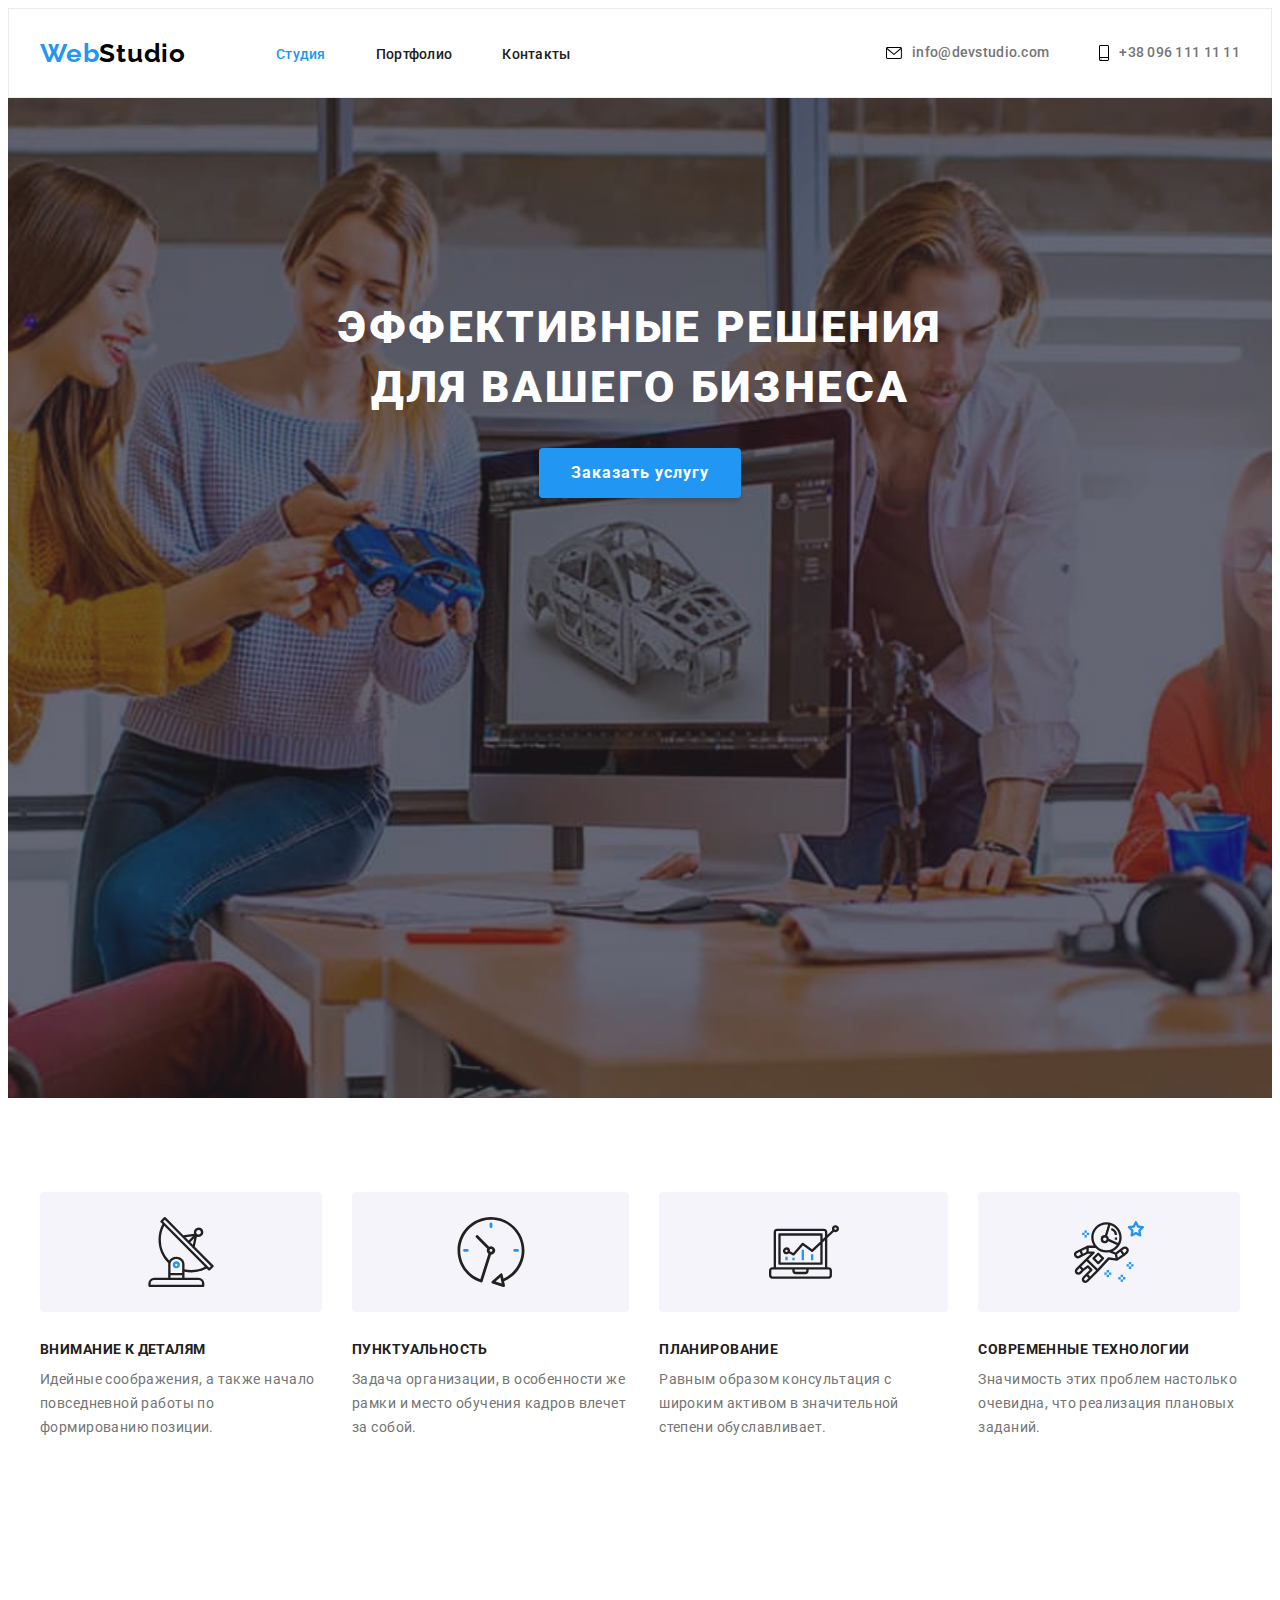
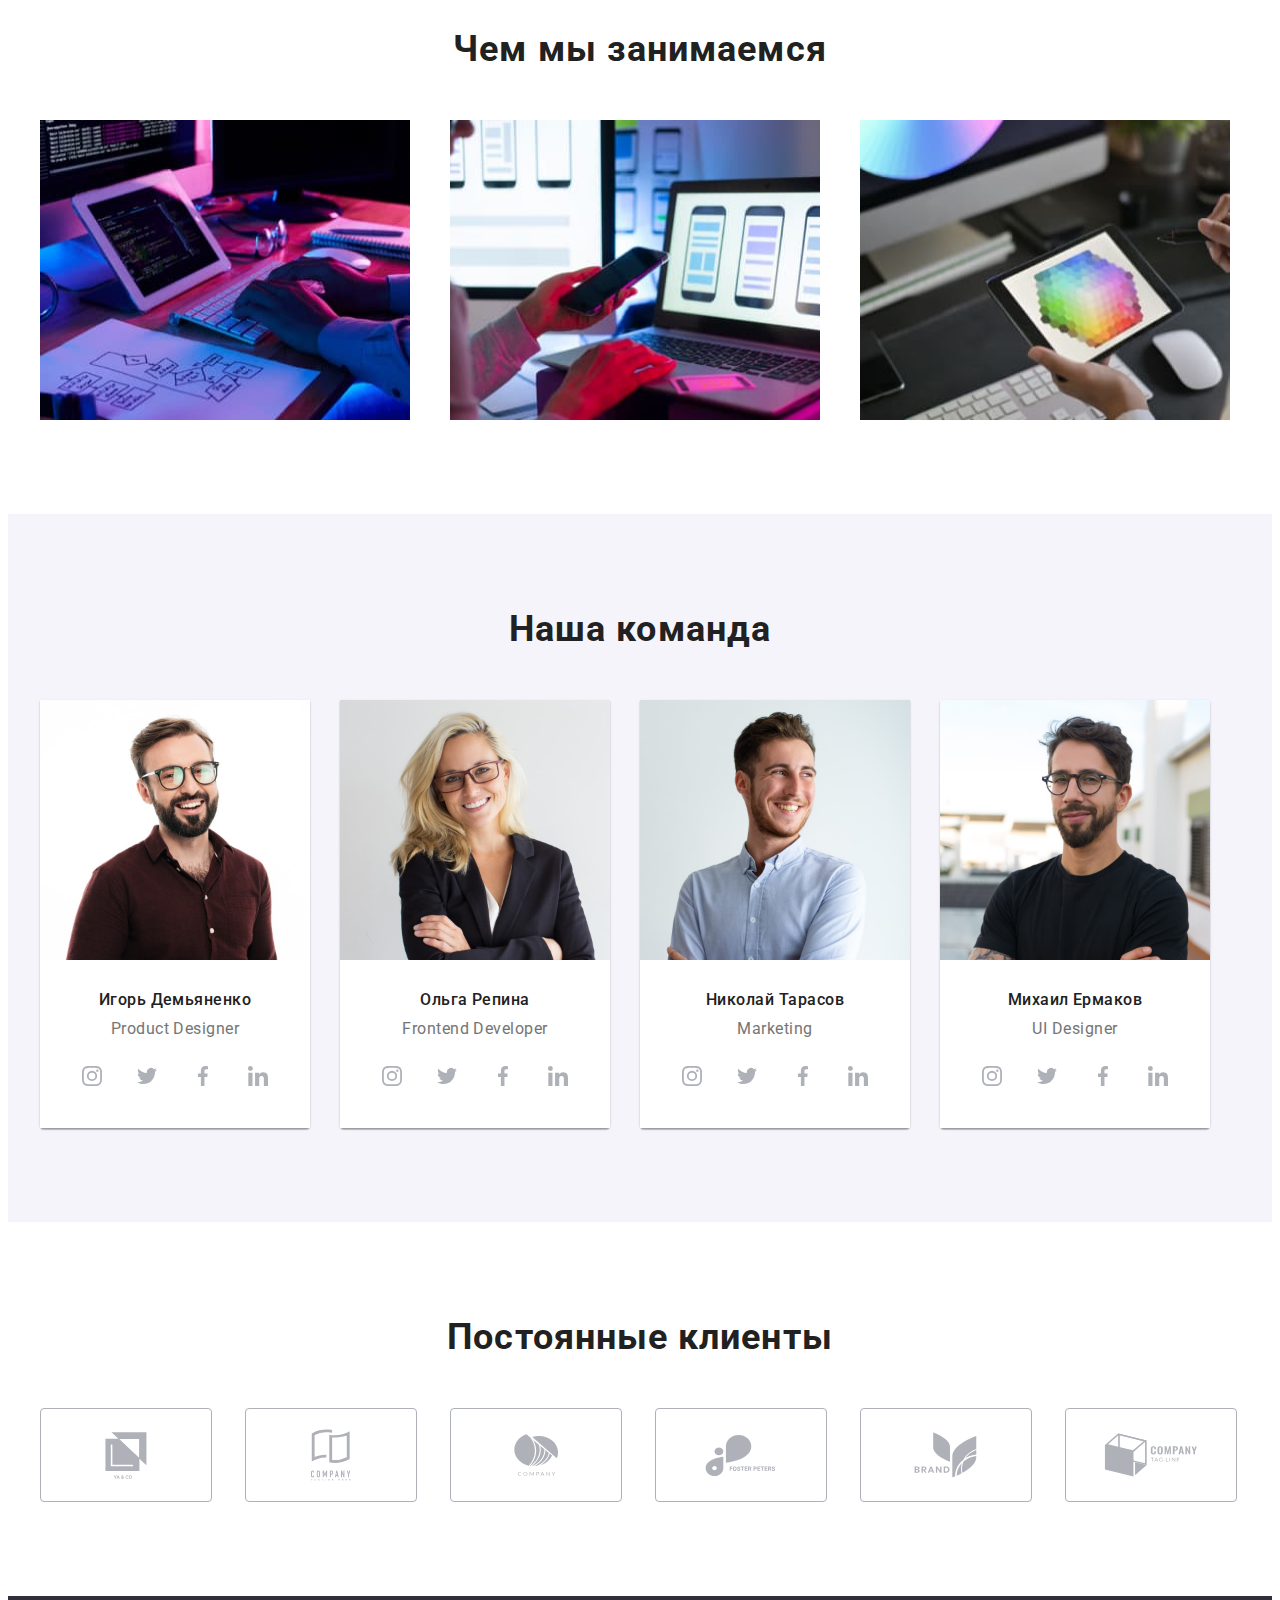
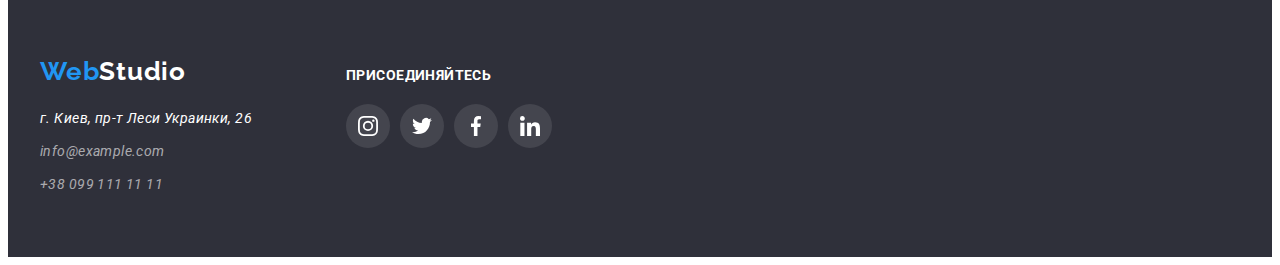
==== commit 6e4baeb8: "задаёт размеры иконок header в html -> svg, т уменьшает padding на контакты" ====
--- a/index.html
+++ b/index.html
@@ -35,7 +35,7 @@
             <ul class="connect-header list">
                 <li class="connect-item">
                     <a class="connect-link link" href="mailto:info@devstudio.com">
-                        <svg class="connect-link-icon">
+                        <svg class="connect-link-icon" width="16" height="12">
                             <use href="./images/icons.svg#email"></use>
                         </svg>
                         info@devstudio.com
@@ -43,7 +43,7 @@
                 </li>
                 <li class="connect-item">
                     <a class="connect-link link" href="tel:+380961111111">
-                        <svg class="connect-link-icon">
+                        <svg class="connect-link-icon" width="10" height="16">
                             <use href="./images/icons.svg#smartphone"></use>
                         </svg>
                         +38 096 111 11 11
@@ -319,42 +319,42 @@
                     <li class="clients-item">                        
                             <a class="clients-item-link" href="#">
                                 <svg class="clients-item-logo" width="42" height="47">
-                                    <use href="../images/icons.svg#client1"></use>
+                                    <use href="./images/icons.svg#client1"></use>
                                 </svg>
                             </a>                       
                     </li>                  
                     <li class="clients-item">
                         <a class="clients-item-link" href="#">
                             <svg class="clients-item-logo" width="40" height="52">
-                                <use href="../images/icons.svg#client2"></use>
+                                <use href="./images/icons.svg#client2"></use>
                             </svg>
                         </a>
                     </li>
                     <li class="clients-item">
                         <a class="clients-item-link" href="#">
                             <svg class="clients-item-logo" width="44" height="42">
-                                <use href="../images/icons.svg#client3"></use>
+                                <use href="./images/icons.svg#client3"></use>
                             </svg>
                         </a>
                     </li>
                     <li class="clients-item">
                         <a class="clients-item-link" href="#">
                             <svg class="clients-item-logo" width="85" height="41">
-                                <use href="../images/icons.svg#client4"></use>
+                                <use href="./images/icons.svg#client4"></use>
                             </svg>
                         </a>
                     </li>
                     <li class="clients-item">
                         <a class="clients-item-link" href="#">
                             <svg class="clients-item-logo" width="63" height="46">
-                                <use href="../images/icons.svg#client5"></use>
+                                <use href="./images/icons.svg#client5"></use>
                             </svg>
                         </a>
                     </li>
                     <li class="clients-item">
                         <a class="clients-item-link" href="#">
                             <svg class="clients-item-logo" width="94" height="44">
-                                <use href="../images/icons.svg#client6"></use>
+                                <use href="./images/icons.svg#client6"></use>
                             </svg>
                         </a>
                     </li>
--- a/css/styles.css
+++ b/css/styles.css
@@ -148,8 +148,8 @@
 .connect-link {
   display: flex;
   align-items: center;
-  padding-top: 20px;
-  padding-bottom: 20px; /*для увеличения площади кликабельности*/
+  padding-top: 12px;
+  padding-bottom: 12px; /*для увеличения площади кликабельности*/
   font-weight: 500;
   font-size: 14px;
   line-height: 1.14;
@@ -164,8 +164,6 @@
 }
 
 .connect-link-icon {
-  width: 16px;
-  height: 12px;
   margin-right: 10px;
 }
 /* ===========END=== header==========*/
@@ -474,7 +472,7 @@
   display: flex;
   justify-content: center;
 
-  margin-bottom: 35px;
+  margin-bottom: 50px;
 }
 
 .filter-item:not(:last-child) {
